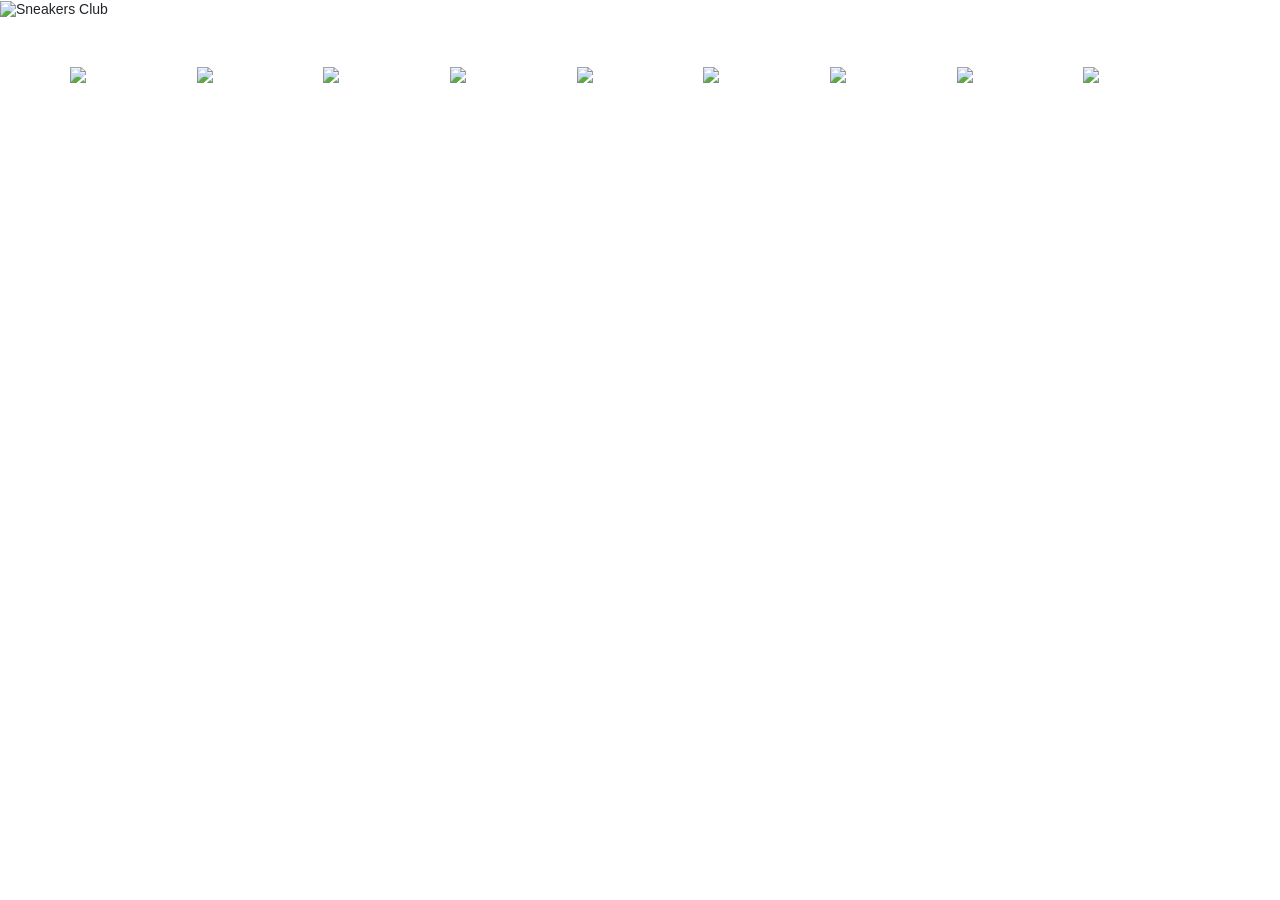
==== index.html @ 70662771 "chore: Improving hero content" ====
<!DOCTYPE html>
<html lang="en">
  <head>
    <meta charset="utf-8" />
    <meta
      name="viewport"
      content="width=device-width, initial-scale=1, shrink-to-fit=no"
    />
    <meta name="description" content="" />
    <meta name="author" content="" />

    <title>Dafiti</title>

    <link href="assets/css/bootstrap.min.css" rel="stylesheet" />
    <link href="assets/css/custom.css" rel="stylesheet" />
    <script src="assets/js/bootstrap.min.js"></script>
  </head>

  <body>
    <!-- Hero banner da aplicação -->

    <div class="container-fluid px-0 mb-5">
      <div class="row">
        <div class="col-12">
          <img
            src="https://placehold.it/1920x900"
            class="img-fluid"
            alt="Sneakers Club"
          />
        </div>
      </div>
    </div>

    <div class="container ">
      <div class="row mb-5">
        <div class="nineCol mb-3">
          <img src="http://placehold.it/98x98" />
        </div>
        <div class="nineCol mb-3">
          <img src="http://placehold.it/98x98" />
        </div>
        <div class="nineCol mb-3">
          <img src="http://placehold.it/98x98" />
        </div>
        <div class="nineCol mb-3">
          <img src="http://placehold.it/98x98" />
        </div>
        <div class="nineCol mb-3">
          <img src="http://placehold.it/98x98" />
        </div>
        <div class="nineCol mb-3">
          <img src="http://placehold.it/98x98" />
        </div>
        <div class="nineCol mb-3">
          <img src="http://placehold.it/98x98" />
        </div>
        <div class="nineCol mb-3">
          <img src="http://placehold.it/98x98" />
        </div>
        <div class="nineCol mb-3">
          <img src="http://placehold.it/98x98" />
        </div>
      </div>
    </div>

    <!-- Bootstrap core JavaScript -->
    <script src="vendor/jquery/jquery.slim.min.js"></script>
    <script src="assets/js/bootstrap.bundle.min.js"></script>
  </body>
</html>
---- assets/css/custom.css ----
* {
  margin: 0 auto !important;
  padding: 0 !important;
  /*outline: 0 !important;
  box-sizing: border-box !important; */
}
body {
  -webkit-font-smoothing: antialiased !important;
  scroll-behavior: smooth;
}
body,
input,
button {
  font: 14px "Roboto", sans-serif;
}

@media only screen and (min-width: 992px) {
  .nineCol {
    -webkit-box-flex: 0;
    -ms-flex: 0 0 11.111111%;
    flex: 0 0 11.111111%;
    max-width: 11.111111%;

    position: relative;
    width: 100%;
    min-height: 1px;
    padding-right: 15px;
    padding-left: 15px;
  }
}
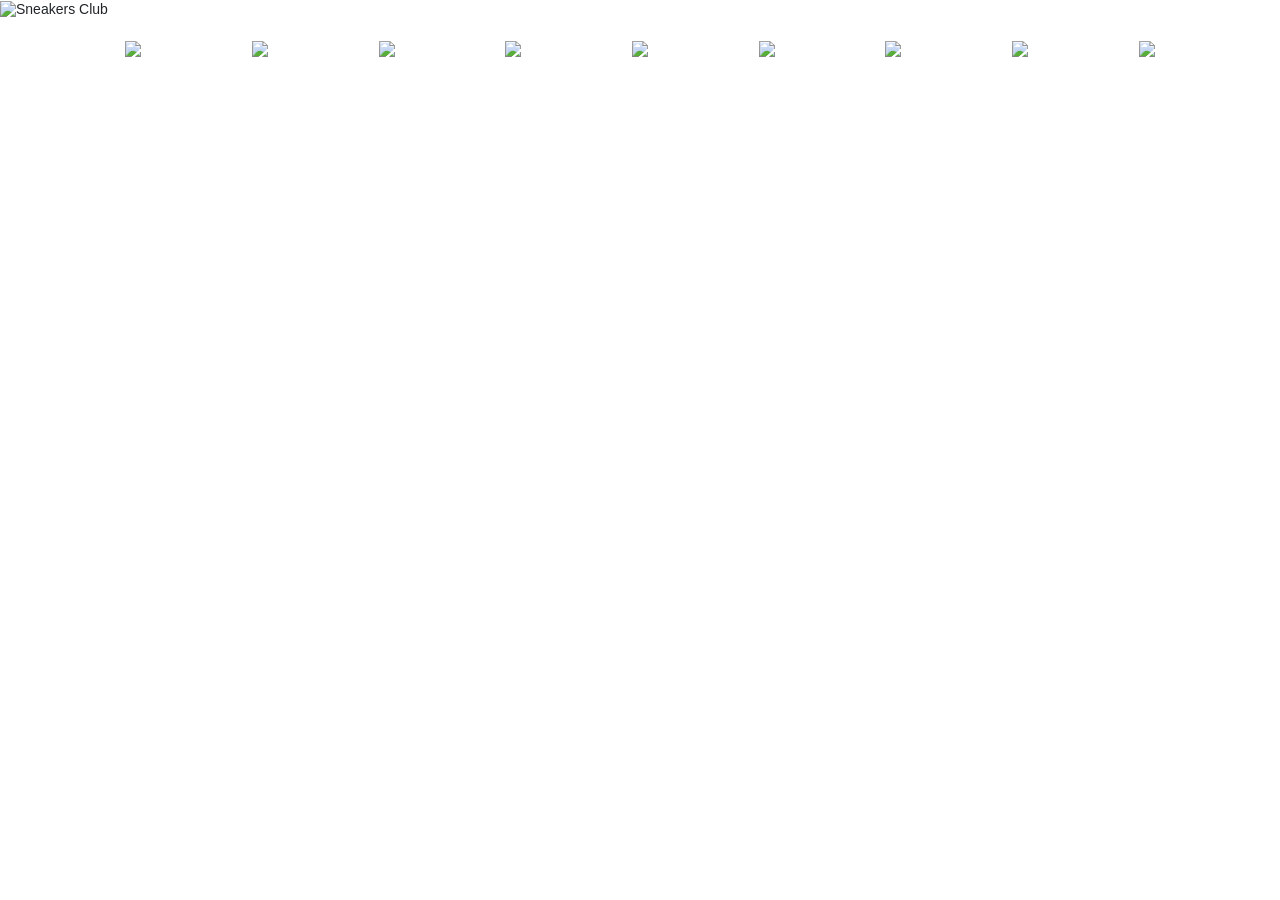
==== commit 7a78c365: "chore: Incrementing image columns on index page" ====
--- a/index.html
+++ b/index.html
@@ -17,9 +17,8 @@
   </head>
 
   <body>
-    <!-- Hero banner da aplicação -->
-
-    <div class="container-fluid px-0 mb-5">
+    <!-- Início do hero banner da aplicação -->
+    <div class="container-fluid px-0 mb-4">
       <div class="row">
         <div class="col-12">
           <img
@@ -30,9 +29,11 @@
         </div>
       </div>
     </div>
+    <!-- Fim do hero banner da aplicação -->
 
-    <div class="container ">
-      <div class="row mb-5">
+    <!-- Início da disposição das marcas -->
+    <div class="container">
+      <div class="row mb-4">
         <div class="nineCol mb-3">
           <img src="http://placehold.it/98x98" />
         </div>
@@ -62,6 +63,28 @@
         </div>
       </div>
     </div>
+    <!-- Final da disposição das marcas -->
+    
+    <div class="container mb-4">
+        <div class="row ">
+            <div class="col-md-6 first-column">
+              <div class="row">
+                <div class="col-md-12">
+                  <img src="http://placehold.it/576x320" class="img-fluid" alt="">
+                </div>
+                <div class="col-md-12 mt-4">
+                <img src="http://placehold.it/576x320" class="img-fluid" alt="">
+                </div>
+              </div>
+            </div>
+            <div class="col-md-6 second-column">
+              <div class="row">
+                <div class="col-md-12">
+                    <img src="http://placehold.it/575x660" class="img-fluid" alt="">
+                </div>
+            </div>
+          </div>
+    </div>
 
     <!-- Bootstrap core JavaScript -->
     <script src="vendor/jquery/jquery.slim.min.js"></script>
--- a/assets/css/custom.css
+++ b/assets/css/custom.css
@@ -14,8 +14,17 @@
   font: 14px "Roboto", sans-serif;
 }
 
+.first-column {
+  padding-right: 1rem !important;
+}
+
+.second-column {
+  padding-left: 1rem !important;
+}
+
 @media only screen and (min-width: 992px) {
   .nineCol {
+    display: flex;
     -webkit-box-flex: 0;
     -ms-flex: 0 0 11.111111%;
     flex: 0 0 11.111111%;
@@ -28,3 +37,14 @@
     padding-left: 15px;
   }
 }
+
+@media only screen and (max-width: 767px) {
+  .first-column {
+    padding-right: 0rem !important;
+  }
+
+  .second-column {
+    padding-left: 0rem !important;
+    margin-top: 1.5rem!important;
+  }
+}
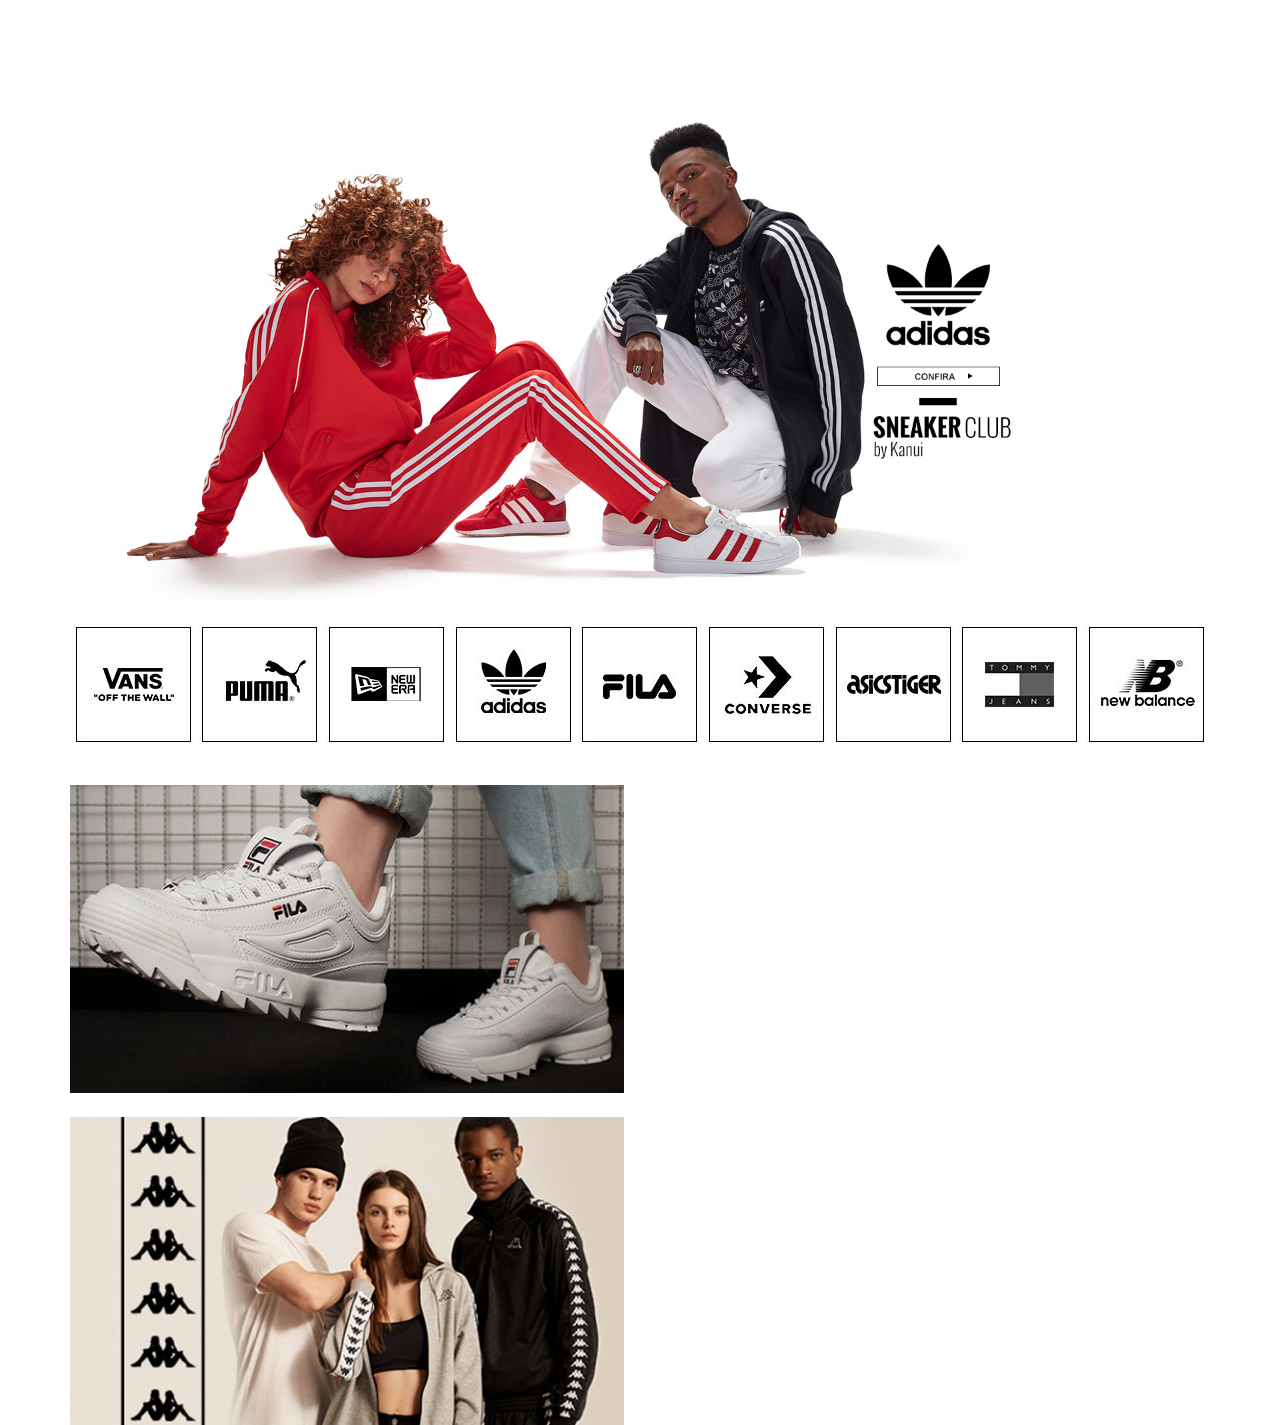
==== commit a5b23b6a: "chore: Populate images" ====
--- a/index.html
+++ b/index.html
@@ -22,7 +22,7 @@
       <div class="row">
         <div class="col-12">
           <img
-            src="https://placehold.it/1920x900"
+            src="assets/images/header.jpg"
             class="img-fluid"
             alt="Sneakers Club"
           />
@@ -35,56 +35,58 @@
     <div class="container">
       <div class="row mb-4">
         <div class="nineCol mb-3">
-          <img src="http://placehold.it/98x98" />
+          <img src="assets/images/logotipos/01.jpg" />
         </div>
         <div class="nineCol mb-3">
-          <img src="http://placehold.it/98x98" />
+          <img src="assets/images/logotipos/02.jpg" />
         </div>
         <div class="nineCol mb-3">
-          <img src="http://placehold.it/98x98" />
+          <img src="assets/images/logotipos/03.jpg" />
         </div>
         <div class="nineCol mb-3">
-          <img src="http://placehold.it/98x98" />
+          <img src="assets/images/logotipos/04.jpg" />
         </div>
         <div class="nineCol mb-3">
-          <img src="http://placehold.it/98x98" />
+          <img src="assets/images/logotipos/05.jpg" />
         </div>
         <div class="nineCol mb-3">
-          <img src="http://placehold.it/98x98" />
+          <img src="assets/images/logotipos/06.jpg" />
         </div>
         <div class="nineCol mb-3">
-          <img src="http://placehold.it/98x98" />
+          <img src="assets/images/logotipos/07.jpg" />
         </div>
         <div class="nineCol mb-3">
-          <img src="http://placehold.it/98x98" />
+          <img src="assets/images/logotipos/08.jpg" />
         </div>
         <div class="nineCol mb-3">
-          <img src="http://placehold.it/98x98" />
+          <img src="assets/images/logotipos/09.jpg" />
         </div>
       </div>
     </div>
     <!-- Final da disposição das marcas -->
     
-    <div class="container mb-4">
+    <!-- Início das colunas de conteúdos -->
+    <div class="container">
         <div class="row ">
             <div class="col-md-6 first-column">
               <div class="row">
                 <div class="col-md-12">
-                  <img src="http://placehold.it/576x320" class="img-fluid" alt="">
+                  <img src="assets/images/fila-sneaker.jpg" class="img-fluid" alt="">
                 </div>
                 <div class="col-md-12 mt-4">
-                <img src="http://placehold.it/576x320" class="img-fluid" alt="">
+                <img src="assets/images/models.jpg" class="img-fluid" alt="">
                 </div>
               </div>
             </div>
             <div class="col-md-6 second-column">
               <div class="row">
                 <div class="col-md-12">
-                    <img src="http://placehold.it/575x660" class="img-fluid" alt="">
+                    <img src="assets/images/sneakers-falling-down.jpg" class="img-fluid" alt="">
                 </div>
             </div>
           </div>
     </div>
+    <!-- Final das colunas de conteúdos -->
 
     <!-- Bootstrap core JavaScript -->
     <script src="vendor/jquery/jquery.slim.min.js"></script>
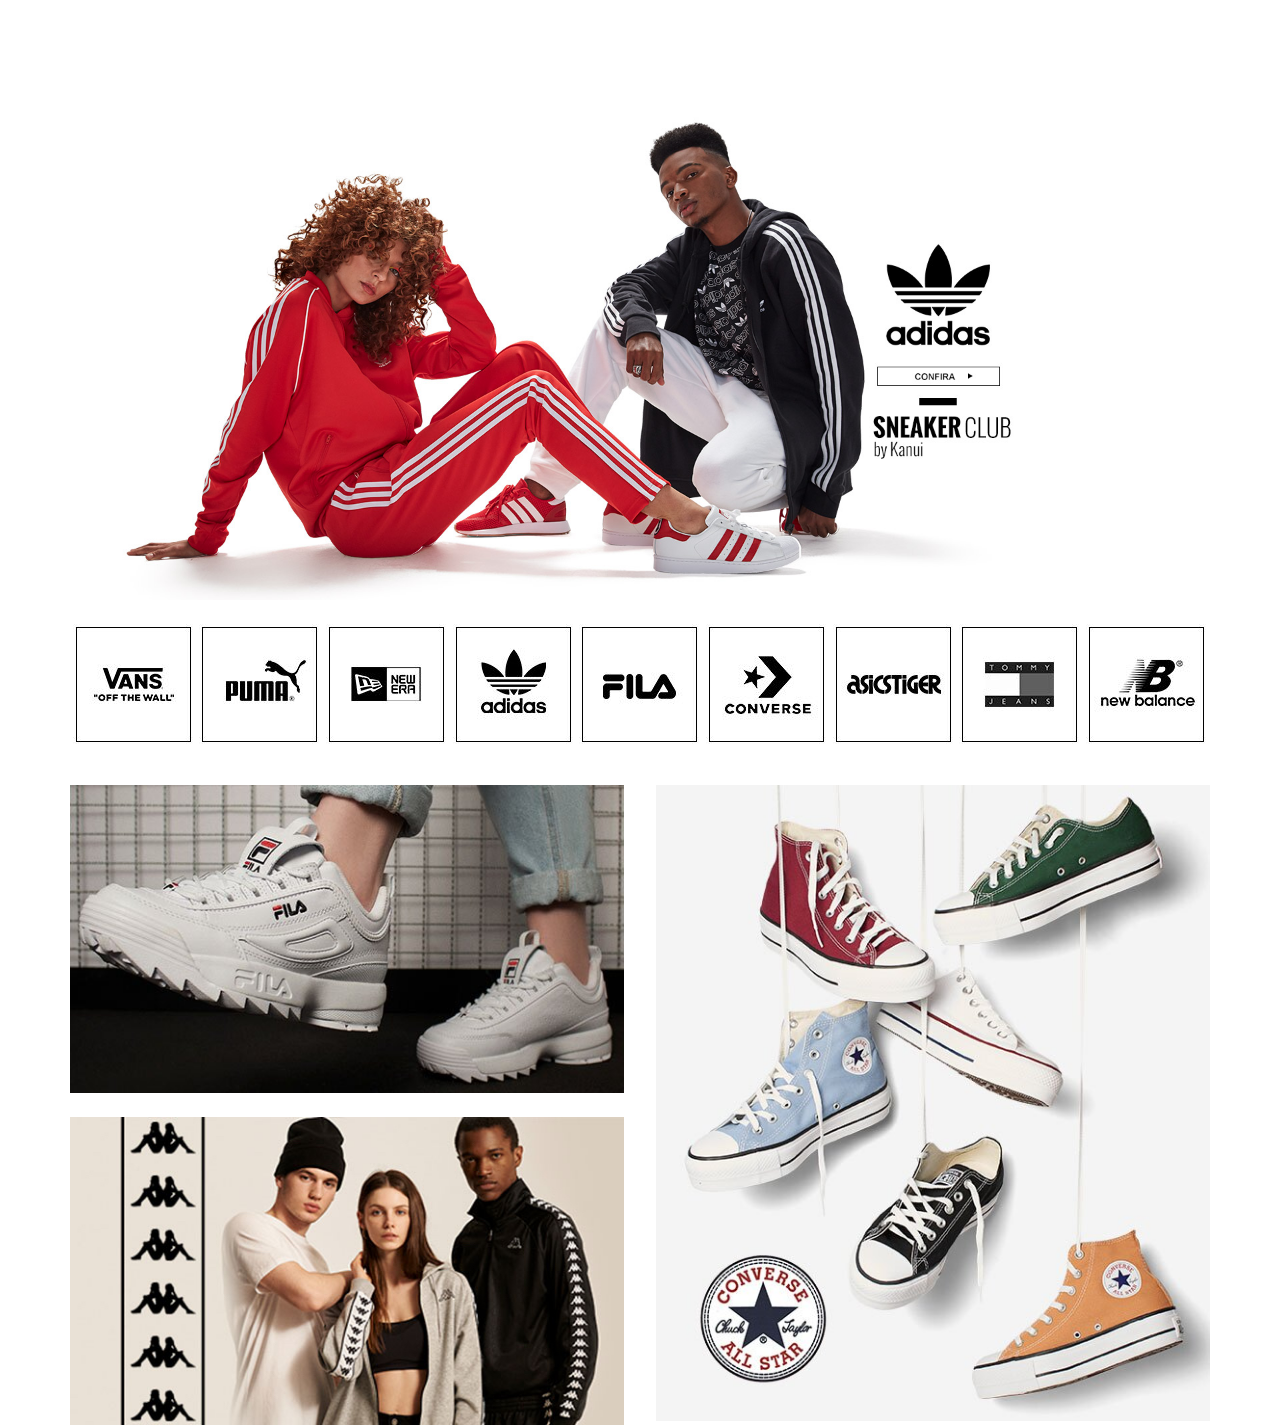
==== commit f4c0753c: "chore: Incrementing index page" ====
--- a/index.html
+++ b/index.html
@@ -13,6 +13,7 @@
 
     <link href="assets/css/bootstrap.min.css" rel="stylesheet" />
     <link href="assets/css/custom.css" rel="stylesheet" />
+    <link href="assets/css/hover-effect.css" rel="stylesheet" />
     <script src="assets/js/bootstrap.min.js"></script>
   </head>
 
@@ -65,13 +66,35 @@
     </div>
     <!-- Final da disposição das marcas -->
     
+<!-- 
+    <div class="container">
+        <h3 class="title">Text fadeIn top</h3>
+        <div class="content">
+          <a href="https://unsplash.com/photos/HkTMcmlMOUQ" target="_blank">
+            <div class="content-overlay"></div>
+            <img class="content-image" src="https://images.unsplash.com/photo-1433360405326-e50f909805b3?ixlib=rb-0.3.5&q=80&fm=jpg&crop=entropy&w=1080&fit=max&s=359e8e12304ffa04a38627a157fc3362">
+            <div class="content-details fadeIn-top">
+              <h3>This is a title</h3>
+              <p>This is a short description</p>
+            </div>
+          </a>
+        </div>
+      </div> -->
+
     <!-- Início das colunas de conteúdos -->
     <div class="container">
         <div class="row ">
             <div class="col-md-6 first-column">
               <div class="row">
-                <div class="col-md-12">
-                  <img src="assets/images/fila-sneaker.jpg" class="img-fluid" alt="">
+                <div class="col-md-12 content">
+                  <a href="https://leunardo.dev" target="_blank">
+                    <div class="content-overlay"></div>
+                    <img class="content-image" src="assets/images/fila-sneaker.jpg">
+                    <div class="content-details fadeIn-top">
+                      <h3>50 ANOS DE SUPERSTAR</h3>
+                      <p>Lorem ipsum dolor sit amet consectetur adipisicing elit. Unde dolores, est cupiditate sapiente dolorum porro nam nulla atque reprehenderit minima vel veniam fugiat tempora? Quibusdam tempore nesciunt animi odit magni.</p>
+                    </div>
+                  </a>
                 </div>
                 <div class="col-md-12 mt-4">
                 <img src="assets/images/models.jpg" class="img-fluid" alt="">
--- a/assets/css/hover-effect.css
+++ b/assets/css/hover-effect.css
@@ -0,0 +1,99 @@
+@import url(https://fonts.googleapis.com/css?family=Raleway);
+
+.main-title{
+  color: #2d2d2d;
+  text-align: center;
+  text-transform: capitalize;
+  padding: 0.7em 0;
+}
+
+.container .title{
+  color: #1a1a1a;
+  text-align: center;
+  margin-bottom: 10px;
+}
+
+.content {
+  position: relative;
+  margin: auto;
+  overflow: hidden;
+}
+
+.content .content-overlay {
+  background: rgba(0,0,0,0.7);
+  position: absolute;
+  height: 99%;
+  width: 100%;
+  left: 0;
+  top: 0;
+  bottom: 0;
+  right: 0;
+  opacity: 0;
+  -webkit-transition: all 0.4s ease-in-out 0s;
+  -moz-transition: all 0.4s ease-in-out 0s;
+  transition: all 0.4s ease-in-out 0s;
+}
+
+.content:hover .content-overlay{
+  opacity: 1;
+}
+
+.content-image{
+  width: 100%;
+}
+
+.content-details {
+  position: absolute;
+  text-align: center;
+  padding-left: 1em;
+  padding-right: 1em;
+  width: 100%;
+  top: 50%;
+  left: 50%;
+  opacity: 0;
+  -webkit-transform: translate(-50%, -50%);
+  -moz-transform: translate(-50%, -50%);
+  transform: translate(-50%, -50%);
+  -webkit-transition: all 0.3s ease-in-out 0s;
+  -moz-transition: all 0.3s ease-in-out 0s;
+  transition: all 0.3s ease-in-out 0s;
+}
+
+.content:hover .content-details{
+  top: 50%;
+  left: 50%;
+  opacity: 1;
+}
+
+.content-details h3{
+  color: #fff;
+  font-weight: 500;
+  letter-spacing: 0.15em;
+  margin-bottom: 0.5em;
+  text-transform: uppercase;
+}
+
+.content-details p{
+  color: #fff;
+  font-size: 0.8em;
+}
+
+.content-details.fadeIn-top {
+  padding: 20px !important;
+}
+
+.fadeIn-bottom{
+  top: 80%;
+}
+
+.fadeIn-top{
+  top: 20%;
+}
+
+.fadeIn-left{
+  left: 20%;
+}
+
+.fadeIn-right{
+  left: 80%;
+}
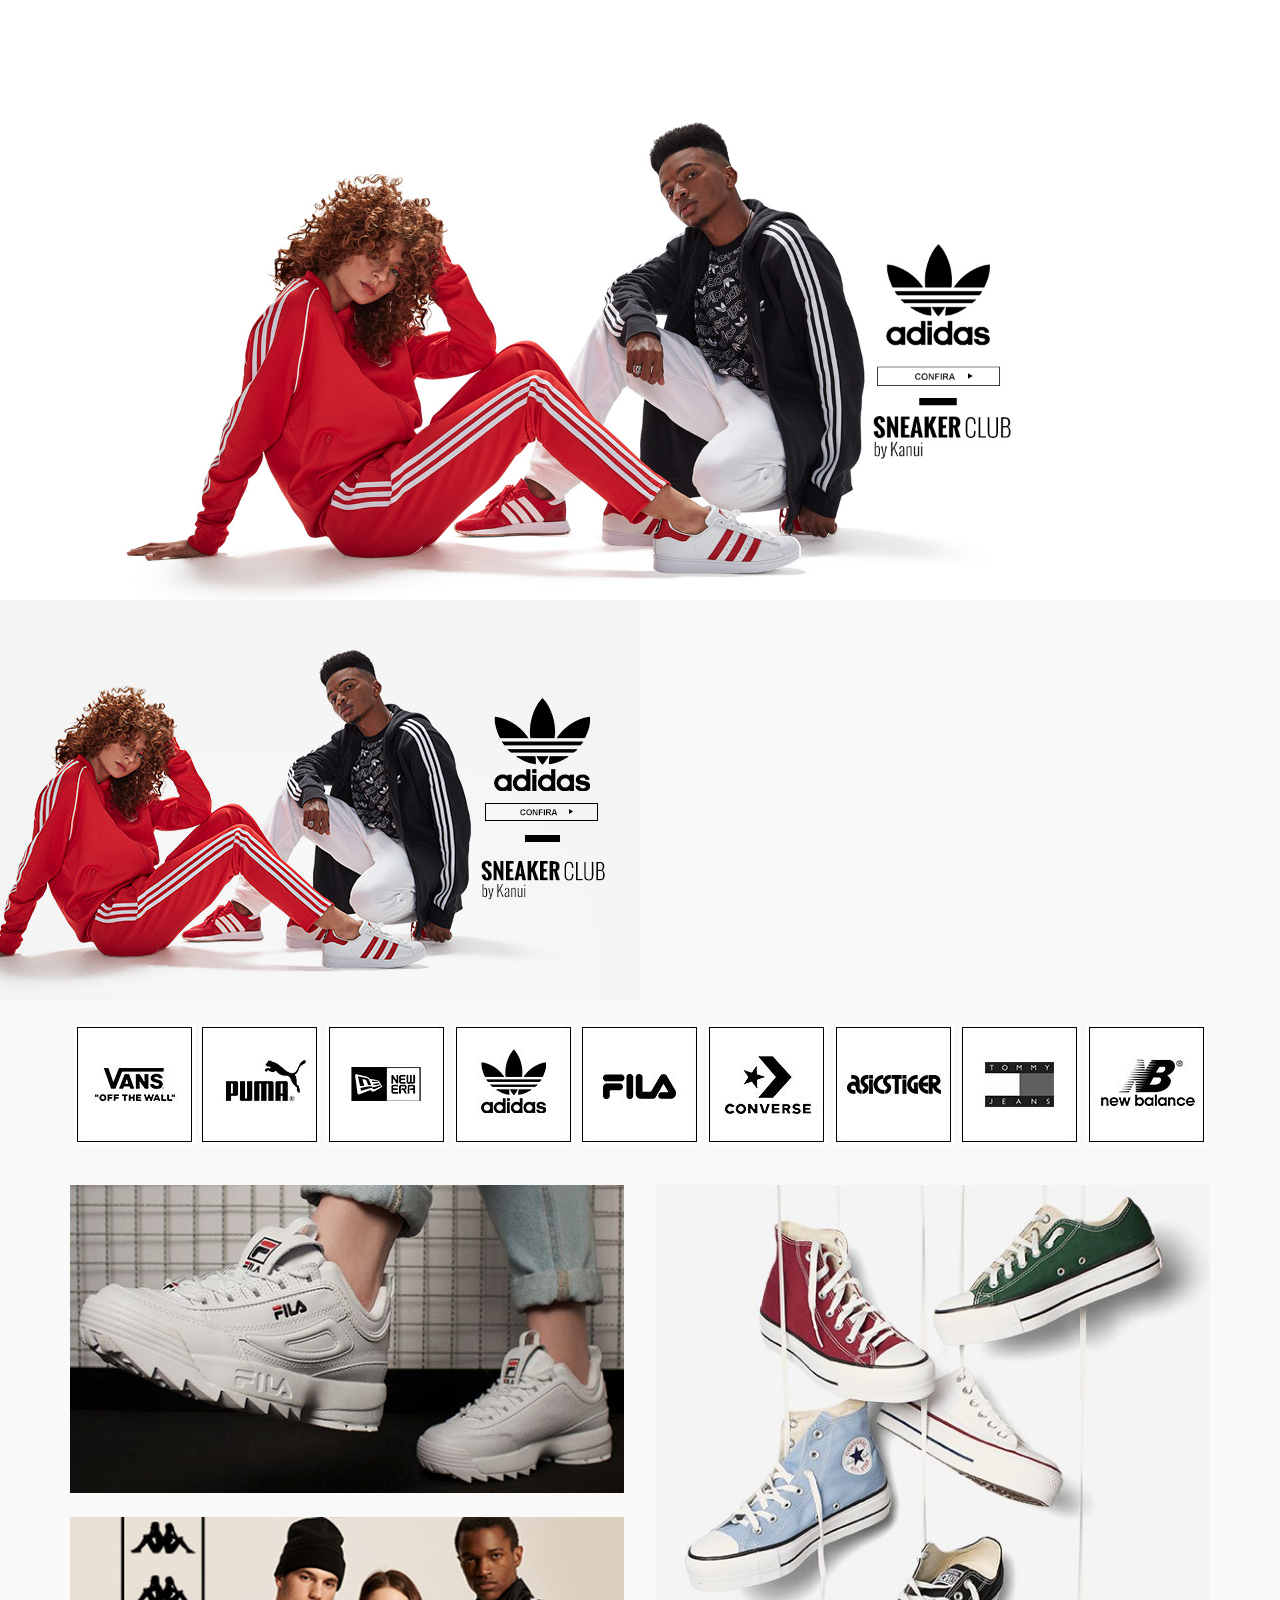
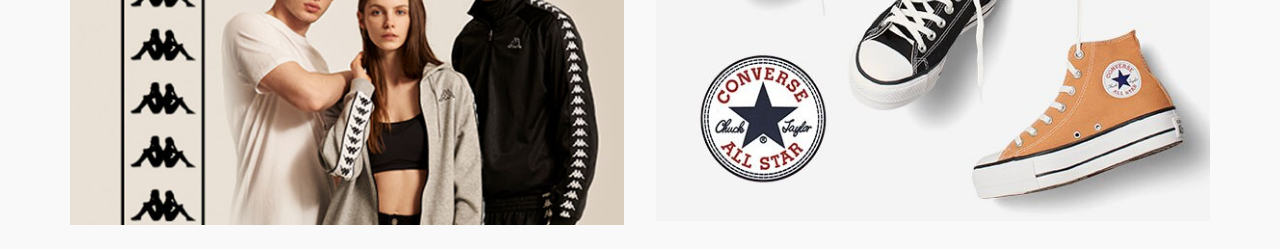
==== commit dfdde25e: "chore: Improving hover effects and mobile hero banner" ====
--- a/index.html
+++ b/index.html
@@ -6,15 +6,19 @@
       name="viewport"
       content="width=device-width, initial-scale=1, shrink-to-fit=no"
     />
-    <meta name="description" content="" />
-    <meta name="author" content="" />
+    <meta name="description" content="Na Kanui você encontra tênis, chuteiras, relógios, camisas, roupas esportivas, bonés e skates. Entre e confira. Aproveite!" />
+    <meta name="author" content="Léu Almeida" />
 
-    <title>Dafiti</title>
+    <link rel="icon" href="https://static.dafiti.com.br/images/favicon-32x32.92.ico" type="image/x-icon" />
+    <link rel="shortcut icon" href="https://static.dafiti.com.br/images/favicon-32x32.92.ico" type="image/x-icon" />
+
+    <title>Dafiti Challenge | Léu Almeida</title>
 
     <link href="assets/css/bootstrap.min.css" rel="stylesheet" />
     <link href="assets/css/custom.css" rel="stylesheet" />
     <link href="assets/css/hover-effect.css" rel="stylesheet" />
     <script src="assets/js/bootstrap.min.js"></script>
+    
   </head>
 
   <body>
@@ -22,11 +26,18 @@
     <div class="container-fluid px-0 mb-4">
       <div class="row">
         <div class="col-12">
-          <img
-            src="assets/images/header.jpg"
-            class="img-fluid"
-            alt="Sneakers Club"
-          />
+          <a href="#" target="_blank" class="overlay-content">
+            <img
+              src="assets/images/header.jpg"
+              class="img-fluid overlay-image hero-full"
+              alt="Sneakers Club"
+            />
+            <img
+              src="assets/images/mobile-header.jpg"
+              class="img-fluid overlay-image hero-mobile"
+              alt="Sneakers Club"
+            />
+          </div>
         </div>
       </div>
     </div>
@@ -36,50 +47,53 @@
     <div class="container">
       <div class="row mb-4">
         <div class="nineCol mb-3">
-          <img src="assets/images/logotipos/01.jpg" />
+          <a href="#" target="_blank" class="overlay-content">
+            <img src="assets/images/logotipos/01.jpg" class="img-fluid overlay-brand" />
+          </a>
         </div>
         <div class="nineCol mb-3">
-          <img src="assets/images/logotipos/02.jpg" />
+          <a href="#" target="_blank" class="overlay-content">
+            <img src="assets/images/logotipos/02.jpg" class="img-fluid overlay-brand" />
+          </a>
         </div>
         <div class="nineCol mb-3">
-          <img src="assets/images/logotipos/03.jpg" />
+          <a href="#" target="_blank" class="overlay-content">
+            <img src="assets/images/logotipos/03.jpg" class="img-fluid overlay-brand" />
+          </a>
         </div>
         <div class="nineCol mb-3">
-          <img src="assets/images/logotipos/04.jpg" />
+          <a href="#" target="_blank" class="overlay-content">
+            <img src="assets/images/logotipos/04.jpg" class="img-fluid overlay-brand" />
+          </a>
         </div>
         <div class="nineCol mb-3">
-          <img src="assets/images/logotipos/05.jpg" />
+          <a href="#" target="_blank" class="overlay-content">
+            <img src="assets/images/logotipos/05.jpg" class="img-fluid overlay-brand" />
+          </a>
         </div>
         <div class="nineCol mb-3">
-          <img src="assets/images/logotipos/06.jpg" />
+          <a href="#" target="_blank" class="overlay-content">
+            <img src="assets/images/logotipos/06.jpg" class="img-fluid overlay-brand" />
+          </a>
         </div>
         <div class="nineCol mb-3">
-          <img src="assets/images/logotipos/07.jpg" />
+          <a href="#" target="_blank" class="overlay-content">
+            <img src="assets/images/logotipos/07.jpg" class="img-fluid overlay-brand" />
+          </a>
         </div>
         <div class="nineCol mb-3">
-          <img src="assets/images/logotipos/08.jpg" />
+          <a href="#" target="_blank" class="overlay-content">
+            <img src="assets/images/logotipos/08.jpg" class="img-fluid overlay-brand" />
+          </a>
         </div>
         <div class="nineCol mb-3">
-          <img src="assets/images/logotipos/09.jpg" />
+          <a href="#" target="_blank" class="overlay-content">
+            <img src="assets/images/logotipos/09.jpg" class="img-fluid overlay-brand" />
+          </a>
         </div>
       </div>
     </div>
     <!-- Final da disposição das marcas -->
-    
-<!-- 
-    <div class="container">
-        <h3 class="title">Text fadeIn top</h3>
-        <div class="content">
-          <a href="https://unsplash.com/photos/HkTMcmlMOUQ" target="_blank">
-            <div class="content-overlay"></div>
-            <img class="content-image" src="https://images.unsplash.com/photo-1433360405326-e50f909805b3?ixlib=rb-0.3.5&q=80&fm=jpg&crop=entropy&w=1080&fit=max&s=359e8e12304ffa04a38627a157fc3362">
-            <div class="content-details fadeIn-top">
-              <h3>This is a title</h3>
-              <p>This is a short description</p>
-            </div>
-          </a>
-        </div>
-      </div> -->
 
     <!-- Início das colunas de conteúdos -->
     <div class="container">
@@ -96,15 +110,29 @@
                     </div>
                   </a>
                 </div>
-                <div class="col-md-12 mt-4">
-                <img src="assets/images/models.jpg" class="img-fluid" alt="">
+                <div class="col-md-12 mt-4 mb-4 content">
+                <a href="https://leunardo.dev" target="_blank">
+                  <div class="content-overlay"></div>
+                  <img class="content-image" src="assets/images/models.jpg">
+                  <div class="content-details fadeIn-top">
+                    <h3>50 ANOS DE SUPERSTAR</h3>
+                    <p>Lorem ipsum dolor sit amet consectetur adipisicing elit. Unde dolores, est cupiditate sapiente dolorum porro nam nulla atque reprehenderit minima vel veniam fugiat tempora? Quibusdam tempore nesciunt animi odit magni.</p>
+                  </div>
+                </a>
                 </div>
               </div>
             </div>
             <div class="col-md-6 second-column">
               <div class="row">
-                <div class="col-md-12">
-                    <img src="assets/images/sneakers-falling-down.jpg" class="img-fluid" alt="">
+                <div class="col-md-12 content">
+                    <a href="https://leunardo.dev" target="_blank">
+                      <div class="content-overlay"></div>
+                      <img class="content-image" src="assets/images/sneakers-falling-down.jpg">
+                      <div class="content-details fadeIn-top">
+                        <h3>50 ANOS DE SUPERSTAR</h3>
+                        <p>Lorem ipsum dolor sit amet consectetur adipisicing elit. Unde dolores, est cupiditate sapiente dolorum porro nam nulla atque reprehenderit minima vel veniam fugiat tempora? Quibusdam tempore nesciunt animi odit magni.</p>
+                      </div>
+                    </a>
                 </div>
             </div>
           </div>
--- a/assets/css/custom.css
+++ b/assets/css/custom.css
@@ -1,3 +1,5 @@
+@import url(https://fonts.googleapis.com/css?family=Raleway);
+
 * {
   margin: 0 auto !important;
   padding: 0 !important;
@@ -7,11 +9,9 @@
 body {
   -webkit-font-smoothing: antialiased !important;
   scroll-behavior: smooth;
-}
-body,
-input,
-button {
-  font: 14px "Roboto", sans-serif;
+  font-family: 'Raleway', sans-serif;
+  background: #f9f9f9;
+  font-size: 16px;
 }
 
 .first-column {
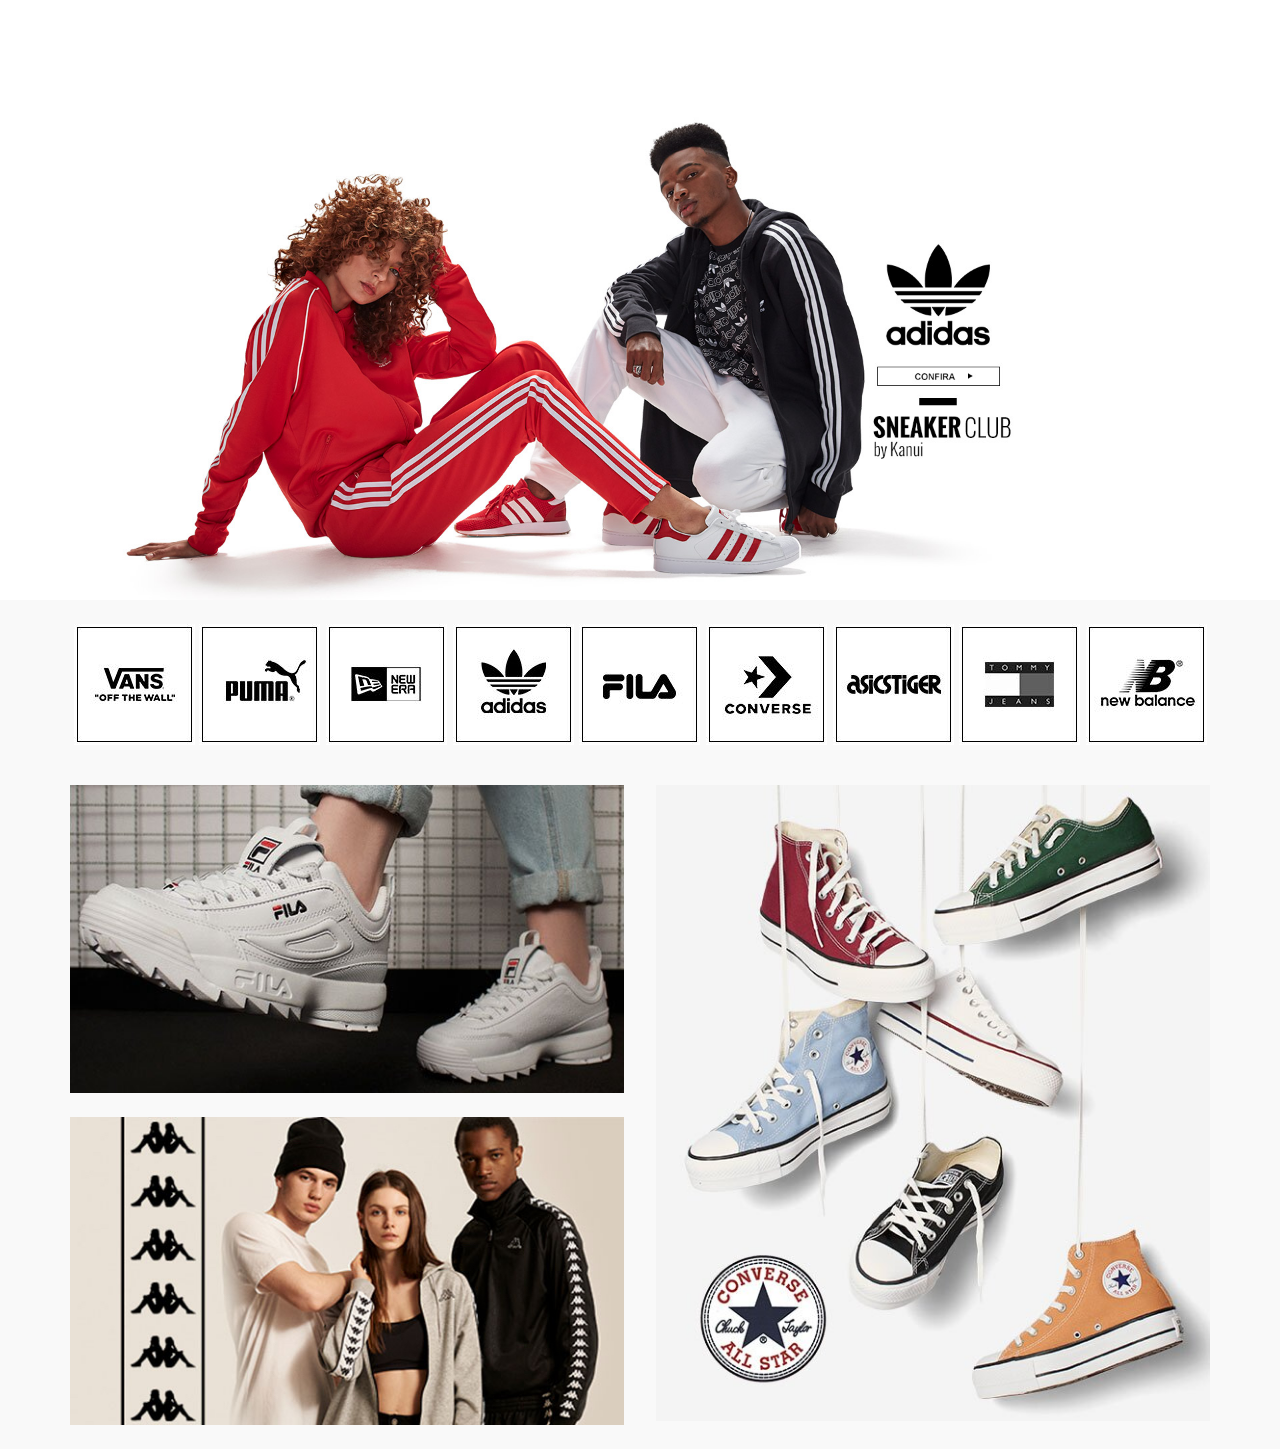
==== commit b02ec9b6: "chore: Syntax improvements" ====
--- a/index.html
+++ b/index.html
@@ -46,7 +46,7 @@
     <!-- Início da disposição das marcas -->
     <div class="container">
       <div class="row mb-4">
-        <div class="nineCol mb-3">
+        <div class="nineCol mb-3 first">
           <a href="#" target="_blank" class="overlay-content">
             <img src="assets/images/logotipos/01.jpg" class="img-fluid overlay-brand" />
           </a>
@@ -86,7 +86,7 @@
             <img src="assets/images/logotipos/08.jpg" class="img-fluid overlay-brand" />
           </a>
         </div>
-        <div class="nineCol mb-3">
+        <div class="nineCol mb-3 last">
           <a href="#" target="_blank" class="overlay-content">
             <img src="assets/images/logotipos/09.jpg" class="img-fluid overlay-brand" />
           </a>
--- a/assets/css/custom.css
+++ b/assets/css/custom.css
@@ -9,10 +9,18 @@
 body {
   -webkit-font-smoothing: antialiased !important;
   scroll-behavior: smooth;
-  font-family: 'Raleway', sans-serif;
+  font-family: "Raleway", sans-serif;
   background: #f9f9f9;
   font-size: 16px;
 }
+
+.hero-full{
+  display:block;
+ }
+
+ .hero-mobile{
+  display:none;
+ }
 
 .first-column {
   padding-right: 1rem !important;
@@ -20,6 +28,21 @@
 
 .second-column {
   padding-left: 1rem !important;
+}
+
+.overlay-image,
+.overlay-brand {
+  opacity: 1;
+  transition: 0.5s ease;
+  backface-visibility: hidden;
+}
+
+.overlay-content:hover .overlay-image {
+  opacity: 0.7;
+}
+
+.overlay-content:hover .overlay-brand {
+  opacity: 0.4;
 }
 
 @media only screen and (min-width: 992px) {
@@ -45,6 +68,16 @@
 
   .second-column {
     padding-left: 0rem !important;
-    margin-top: 1.5rem!important;
+    margin-top: 1.5rem !important;
   }
 }
+
+@media (max-width: 640px) and (min-width: 320px){
+  .hero-full{
+   display:none;
+  }
+
+  .hero-mobile{
+   display:block;
+  }
+}
--- a/assets/css/hover-effect.css
+++ b/assets/css/hover-effect.css
@@ -22,7 +22,7 @@
 .content .content-overlay {
   background: rgba(0,0,0,0.7);
   position: absolute;
-  height: 99%;
+  height: 100%;
   width: 100%;
   left: 0;
   top: 0;
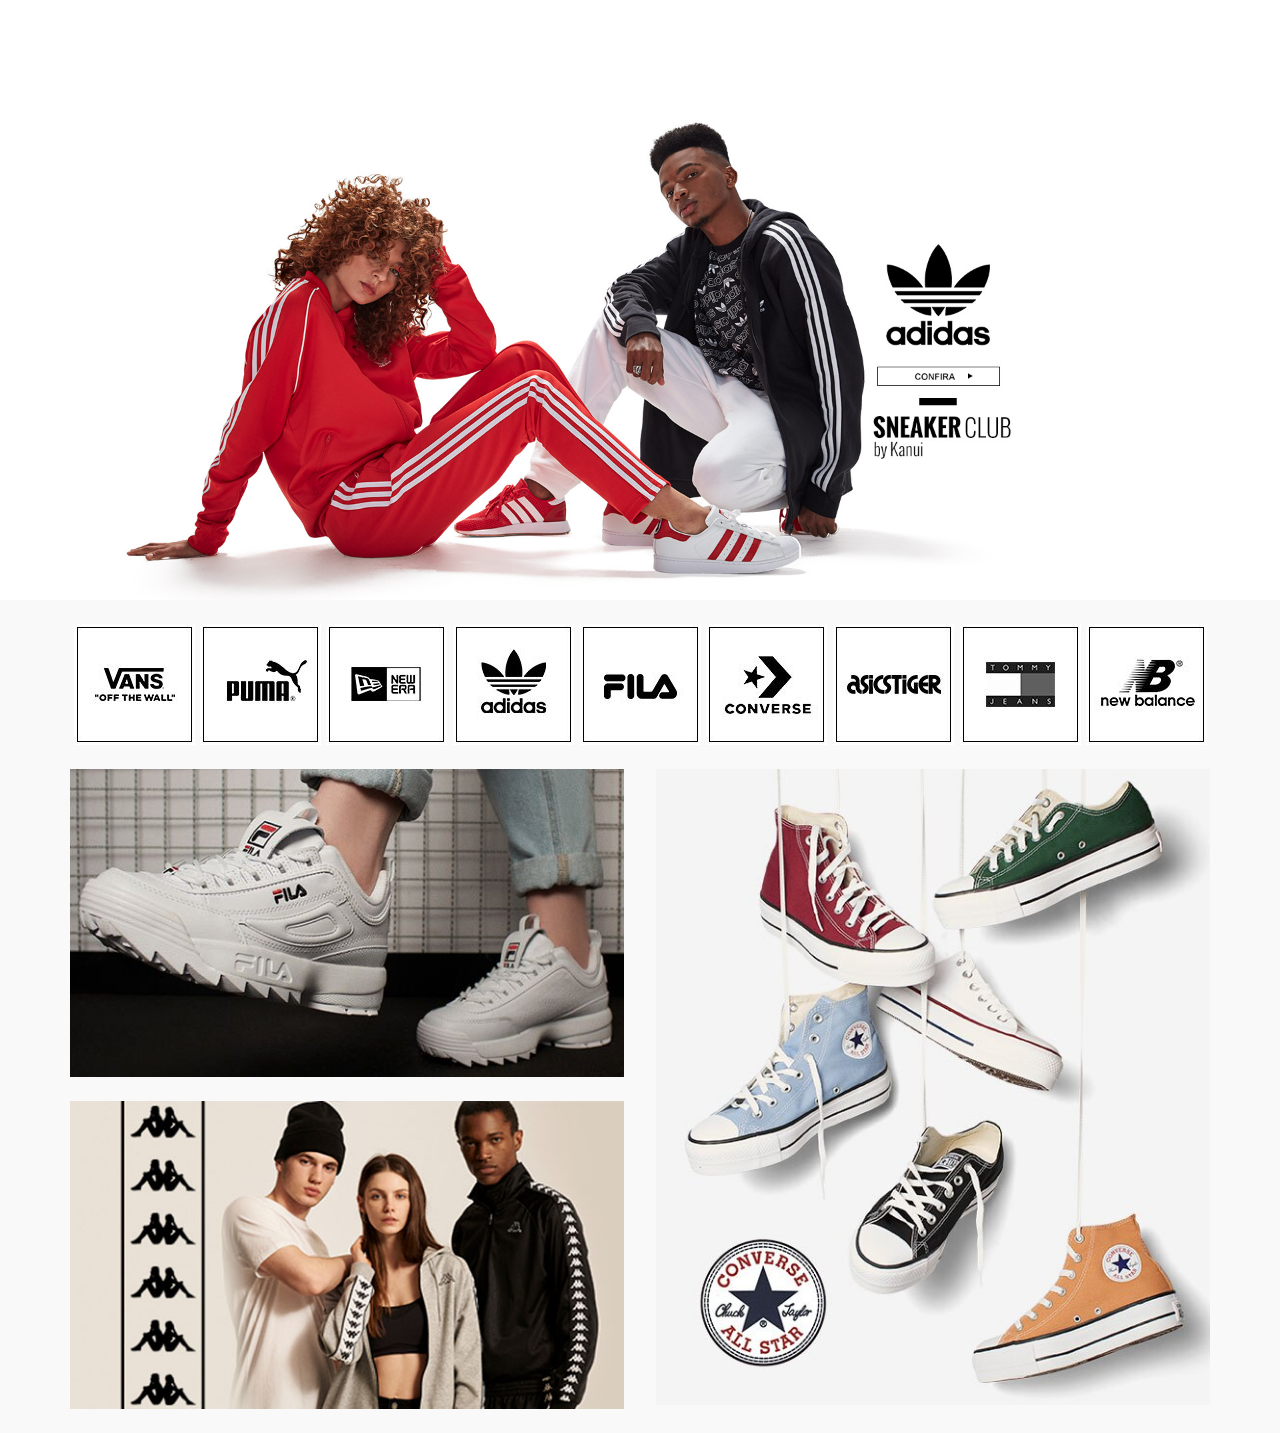
==== commit 7c27eb3b: "chore: Inserting alt tags into images" ====
--- a/index.html
+++ b/index.html
@@ -30,12 +30,12 @@
             <img
               src="assets/images/header.jpg"
               class="img-fluid overlay-image hero-full"
-              alt="Sneakers Club"
+              alt="Sneaker Club by Kanui"
             />
             <img
               src="assets/images/mobile-header.jpg"
               class="img-fluid overlay-image hero-mobile"
-              alt="Sneakers Club"
+              alt="Sneaker Club by Kanui Mobile"
             />
           </div>
         </div>
@@ -48,47 +48,47 @@
       <div class="row mb-4">
         <div class="nineCol mb-3 first">
           <a href="#" target="_blank" class="overlay-content">
-            <img src="assets/images/logotipos/01.jpg" class="img-fluid overlay-brand" />
+            <img src="assets/images/logotipos/01.jpg" alt="Vans" class="img-fluid overlay-brand" />
           </a>
         </div>
         <div class="nineCol mb-3">
           <a href="#" target="_blank" class="overlay-content">
-            <img src="assets/images/logotipos/02.jpg" class="img-fluid overlay-brand" />
+            <img src="assets/images/logotipos/02.jpg" alt="Puma" class="img-fluid overlay-brand" />
           </a>
         </div>
         <div class="nineCol mb-3">
           <a href="#" target="_blank" class="overlay-content">
-            <img src="assets/images/logotipos/03.jpg" class="img-fluid overlay-brand" />
+            <img src="assets/images/logotipos/03.jpg" alt="New Era" class="img-fluid overlay-brand" />
           </a>
         </div>
         <div class="nineCol mb-3">
           <a href="#" target="_blank" class="overlay-content">
-            <img src="assets/images/logotipos/04.jpg" class="img-fluid overlay-brand" />
+            <img src="assets/images/logotipos/04.jpg" alt="Adidas" class="img-fluid overlay-brand" />
           </a>
         </div>
         <div class="nineCol mb-3">
           <a href="#" target="_blank" class="overlay-content">
-            <img src="assets/images/logotipos/05.jpg" class="img-fluid overlay-brand" />
+            <img src="assets/images/logotipos/05.jpg" alt="Fila" class="img-fluid overlay-brand" />
           </a>
         </div>
         <div class="nineCol mb-3">
           <a href="#" target="_blank" class="overlay-content">
-            <img src="assets/images/logotipos/06.jpg" class="img-fluid overlay-brand" />
+            <img src="assets/images/logotipos/06.jpg" alt="Converse" class="img-fluid overlay-brand" />
           </a>
         </div>
         <div class="nineCol mb-3">
           <a href="#" target="_blank" class="overlay-content">
-            <img src="assets/images/logotipos/07.jpg" class="img-fluid overlay-brand" />
+            <img src="assets/images/logotipos/07.jpg" alt="Asics Tiger" class="img-fluid overlay-brand" />
           </a>
         </div>
         <div class="nineCol mb-3">
           <a href="#" target="_blank" class="overlay-content">
-            <img src="assets/images/logotipos/08.jpg" class="img-fluid overlay-brand" />
+            <img src="assets/images/logotipos/08.jpg" alt="Tommy Jeans" class="img-fluid overlay-brand" />
           </a>
         </div>
         <div class="nineCol mb-3 last">
           <a href="#" target="_blank" class="overlay-content">
-            <img src="assets/images/logotipos/09.jpg" class="img-fluid overlay-brand" />
+            <img src="assets/images/logotipos/09.jpg" alt="New Balance" class="img-fluid overlay-brand" />
           </a>
         </div>
       </div>
@@ -103,7 +103,7 @@
                 <div class="col-md-12 content">
                   <a href="https://leunardo.dev" target="_blank">
                     <div class="content-overlay"></div>
-                    <img class="content-image" src="assets/images/fila-sneaker.jpg">
+                    <img class="content-image" src="assets/images/fila-sneaker.jpg" alt="Fila Sneakers">
                     <div class="content-details fadeIn-top">
                       <h3>50 ANOS DE SUPERSTAR</h3>
                       <p>Lorem ipsum dolor sit amet consectetur adipisicing elit. Unde dolores, est cupiditate sapiente dolorum porro nam nulla atque reprehenderit minima vel veniam fugiat tempora? Quibusdam tempore nesciunt animi odit magni.</p>
@@ -113,7 +113,7 @@
                 <div class="col-md-12 mt-4 mb-4 content">
                 <a href="https://leunardo.dev" target="_blank">
                   <div class="content-overlay"></div>
-                  <img class="content-image" src="assets/images/models.jpg">
+                  <img class="content-image" src="assets/images/models.jpg" alt="Vestuário Kappa">
                   <div class="content-details fadeIn-top">
                     <h3>50 ANOS DE SUPERSTAR</h3>
                     <p>Lorem ipsum dolor sit amet consectetur adipisicing elit. Unde dolores, est cupiditate sapiente dolorum porro nam nulla atque reprehenderit minima vel veniam fugiat tempora? Quibusdam tempore nesciunt animi odit magni.</p>
@@ -127,7 +127,7 @@
                 <div class="col-md-12 content">
                     <a href="https://leunardo.dev" target="_blank">
                       <div class="content-overlay"></div>
-                      <img class="content-image" src="assets/images/sneakers-falling-down.jpg">
+                      <img class="content-image" src="assets/images/sneakers-falling-down.jpg" alt="Converse - All Star">
                       <div class="content-details fadeIn-top">
                         <h3>50 ANOS DE SUPERSTAR</h3>
                         <p>Lorem ipsum dolor sit amet consectetur adipisicing elit. Unde dolores, est cupiditate sapiente dolorum porro nam nulla atque reprehenderit minima vel veniam fugiat tempora? Quibusdam tempore nesciunt animi odit magni.</p>
--- a/assets/css/custom.css
+++ b/assets/css/custom.css
@@ -3,8 +3,8 @@
 * {
   margin: 0 auto !important;
   padding: 0 !important;
-  /*outline: 0 !important;
-  box-sizing: border-box !important; */
+  outline: 0 !important;
+  box-sizing: border-box !important;
 }
 body {
   -webkit-font-smoothing: antialiased !important;
@@ -45,12 +45,19 @@
   opacity: 0.4;
 }
 
+.first {
+  margin-left: 0px !important;
+  padding-left: 0px !important;
+}
+
 @media only screen and (min-width: 992px) {
   .nineCol {
     display: flex;
+    padding: 0px !important;
+    margin: 0px !important;
     -webkit-box-flex: 0;
     -ms-flex: 0 0 11.111111%;
-    flex: 0 0 11.111111%;
+    /* flex: 0 0 11.111111%; */
     max-width: 11.111111%;
 
     position: relative;
